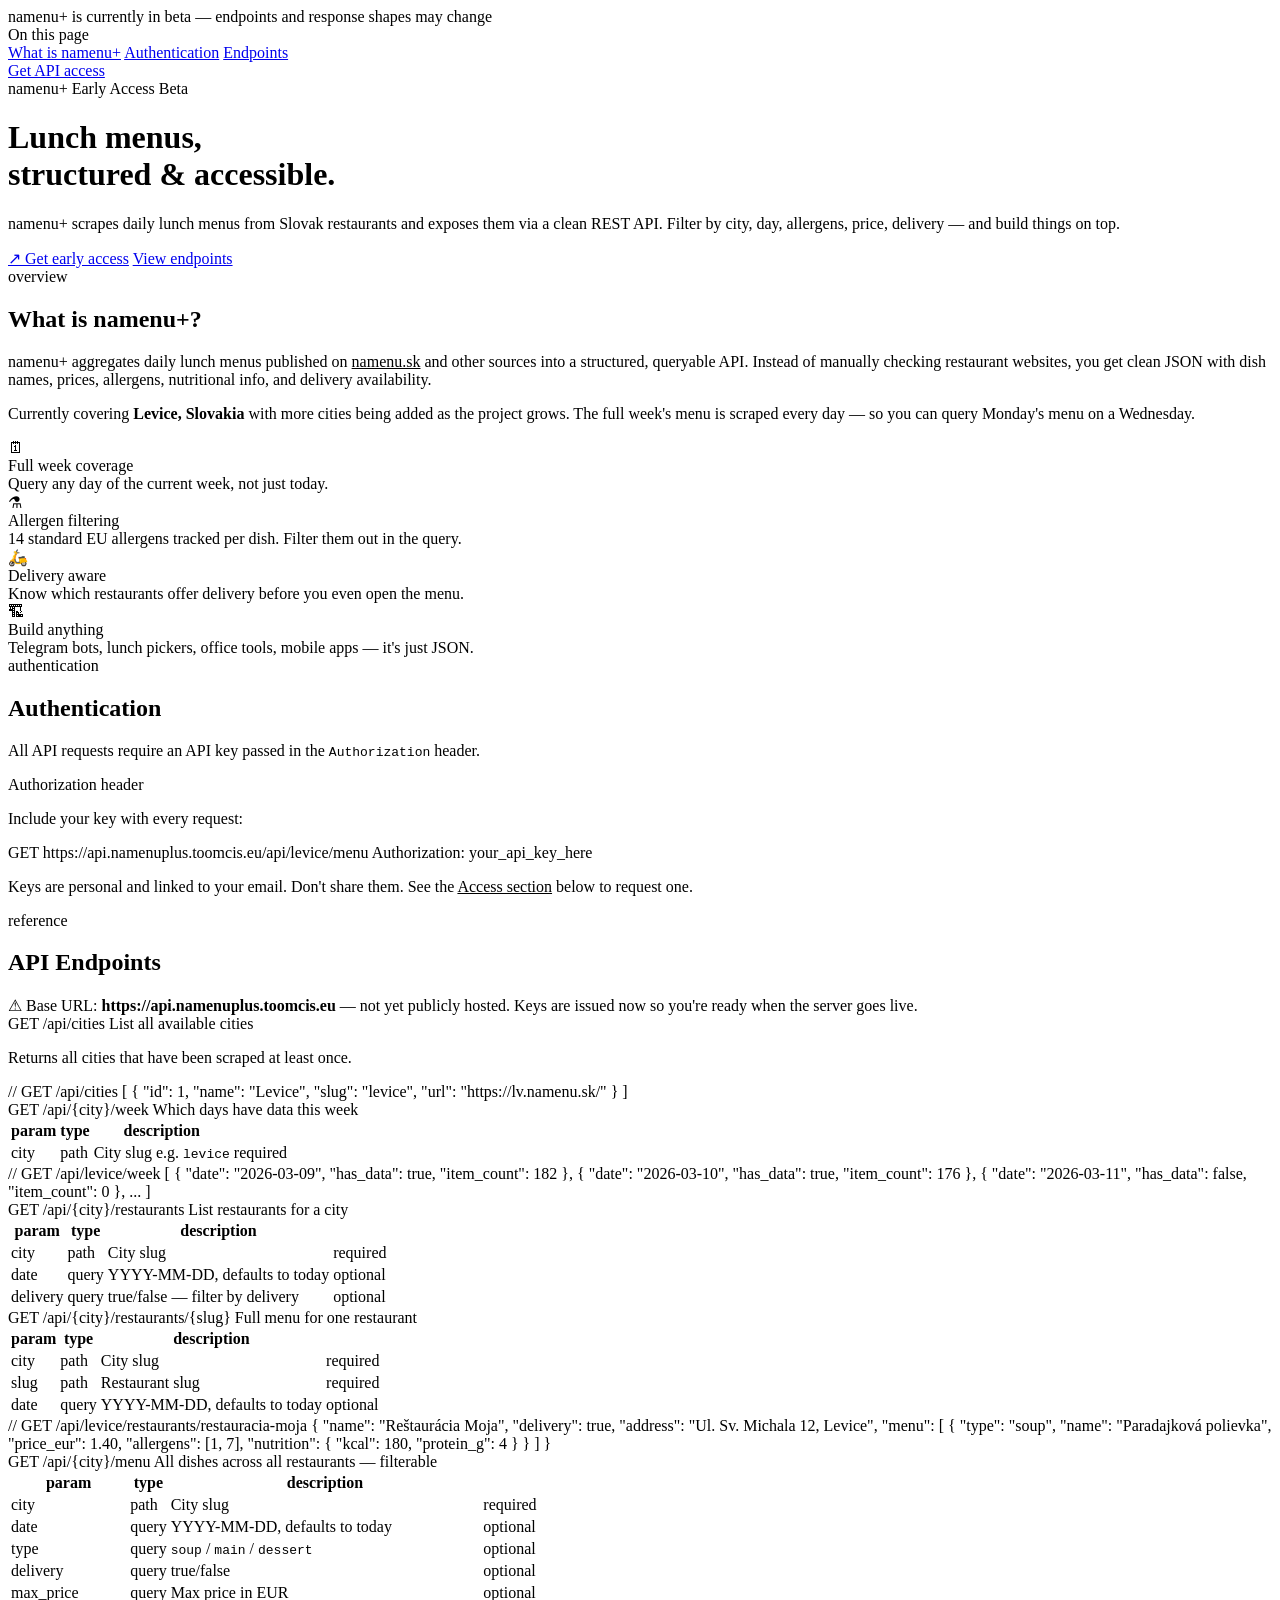
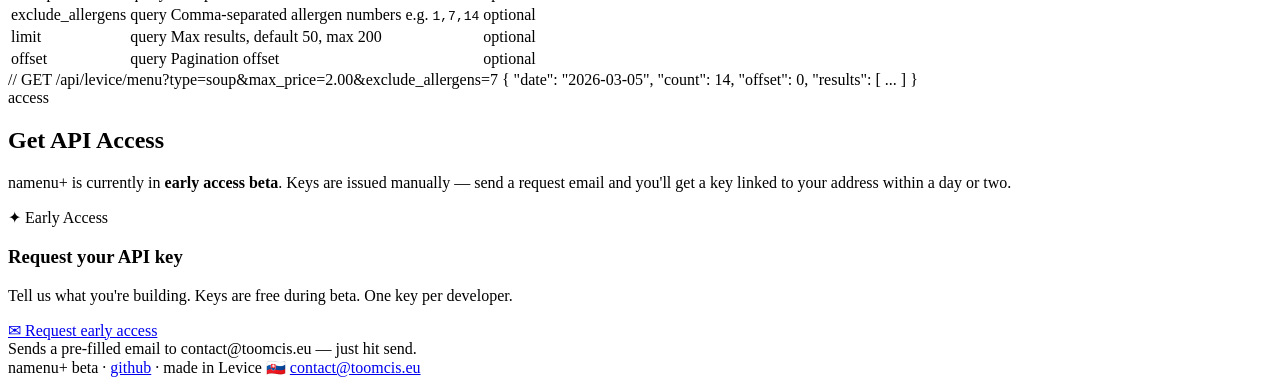
==== api/index.html @ 36181e3a "updated the index to include a favicon" ====
<!DOCTYPE html>
<html lang="en">
<head>
<meta charset="UTF-8">
<meta name="viewport" content="width=device-width, initial-scale=1.0">
<title>namenu+ API — Early Access</title>
<link rel="icon" type="image/png" href="/favicon.png">
<link rel="preconnect" href="https://fonts.googleapis.com">
<link href="https://fonts.googleapis.com/css2?family=JetBrains+Mono:wght@300;400;500;700&family=Syne:wght@400;600;700;800&display=swap" rel="stylesheet">
<link rel="stylesheet" href="style.css">
</head>
<body>

<!-- beta banner -->
<div id="beta-bar">
  <span class="dot"></span>
  namenu+ is currently in beta — endpoints and response shapes may change
</div>

<div class="page-wrap">
  <!-- TOC (desktop only) -->
  <aside class="toc">
    <div class="toc-title">On this page</div>
    <a href="#what">What is namenu+</a>
    <a href="#auth">Authentication</a>
    <a href="#endpoints">Endpoints</a>
    <div class="toc-divider"></div>
    <a href="#access">Get API access</a>
  </aside>

  <div class="main-content">
    <div class="container">

      <!-- header -->
      <header>
        <div class="logo-row">
          <span class="logo-mark">namenu+</span>
          <span class="beta-pill">Early Access Beta</span>
        </div>
        <h1>Lunch menus,<br><span class="accent">structured & accessible.</span></h1>
        <p class="tagline">
          namenu+ scrapes daily lunch menus from Slovak restaurants and exposes them
          via a clean REST API. Filter by city, day, allergens, price, delivery — and build
          things on top.
        </p>
        <div class="cta-row">
          <a href="#access" class="btn-primary">↗ Get early access</a>
          <a href="#endpoints" class="btn-ghost">View endpoints</a>
        </div>
      </header>

      <!-- what is this -->
      <section id="what">
        <div class="section-label">overview</div>
        <h2>What is namenu+?</h2>
        <p>
          namenu+ aggregates daily lunch menus published on <a href="https://namenu.sk" style="color:var(--text2)">namenu.sk</a>
          and other sources into a structured, queryable API. Instead of manually checking
          restaurant websites, you get clean JSON with dish names, prices, allergens,
          nutritional info, and delivery availability.
        </p>
        <p>
          Currently covering <strong style="color:var(--text)">Levice, Slovakia</strong> with more cities
          being added as the project grows. The full week's menu is scraped every day —
          so you can query Monday's menu on a Wednesday.
        </p>
        <div class="feature-grid">
          <div class="feature-card">
            <div class="feature-icon">🗓</div>
            <div class="feature-title">Full week coverage</div>
            <div class="feature-desc">Query any day of the current week, not just today.</div>
          </div>
          <div class="feature-card">
            <div class="feature-icon">⚗</div>
            <div class="feature-title">Allergen filtering</div>
            <div class="feature-desc">14 standard EU allergens tracked per dish. Filter them out in the query.</div>
          </div>
          <div class="feature-card">
            <div class="feature-icon">🛵</div>
            <div class="feature-title">Delivery aware</div>
            <div class="feature-desc">Know which restaurants offer delivery before you even open the menu.</div>
          </div>
          <div class="feature-card">
            <div class="feature-icon">🏗</div>
            <div class="feature-title">Build anything</div>
            <div class="feature-desc">Telegram bots, lunch pickers, office tools, mobile apps — it's just JSON.</div>
          </div>
        </div>
      </section>

      <!-- auth -->
      <section id="auth">
        <div class="section-label">authentication</div>
        <h2>Authentication</h2>
        <p>All API requests require an API key passed in the <code style="color:var(--blue)">Authorization</code> header.</p>
        <div class="auth-box">
          <div class="auth-title">Authorization header</div>
          <p>Include your key with every request:</p>
          <div class="code-block">GET https://api.namenuplus.toomcis.eu/api/levice/menu
<span class="key">Authorization:</span> <span class="val">your_api_key_here</span></div>
        </div>
        <p style="margin-top:16px">Keys are personal and linked to your email. Don't share them. See the <a href="#access" style="color:var(--green)">Access section</a> below to request one.</p>
      </section>

      <!-- endpoints -->
      <section id="endpoints">
        <div class="section-label">reference</div>
        <h2>API Endpoints</h2>

        <div class="notice">
          ⚠ Base URL: <strong>https://api.namenuplus.toomcis.eu</strong> — not yet publicly hosted.
          Keys are issued now so you're ready when the server goes live.
        </div>

        <div class="endpoint-list">

          <!-- cities -->
          <div class="endpoint">
            <div class="endpoint-header" onclick="toggleEndpoint(this)">
              <span class="method get">GET</span>
              <span class="endpoint-path">/api/cities</span>
              <span class="endpoint-desc">List all available cities</span>
            </div>
            <div class="endpoint-body">
              <p>Returns all cities that have been scraped at least once.</p>
              <div class="code-block"><span class="dim">// GET /api/cities</span>
[
  { <span class="key">"id"</span>: <span class="val">1</span>, <span class="key">"name"</span>: <span class="str">"Levice"</span>, <span class="key">"slug"</span>: <span class="str">"levice"</span>, <span class="key">"url"</span>: <span class="str">"https://lv.namenu.sk/"</span> }
]</div>
            </div>
          </div>

          <!-- week -->
          <div class="endpoint">
            <div class="endpoint-header" onclick="toggleEndpoint(this)">
              <span class="method get">GET</span>
              <span class="endpoint-path">/api/{city}/week</span>
              <span class="endpoint-desc">Which days have data this week</span>
            </div>
            <div class="endpoint-body">
              <table class="param-table">
                <thead><tr><th>param</th><th>type</th><th>description</th><th></th></tr></thead>
                <tbody>
                  <tr><td class="param-name">city</td><td class="param-type">path</td><td class="param-desc">City slug e.g. <code>levice</code></td><td class="param-req">required</td></tr>
                </tbody>
              </table>
              <div class="code-block"><span class="dim">// GET /api/levice/week</span>
[
  { <span class="key">"date"</span>: <span class="str">"2026-03-09"</span>, <span class="key">"has_data"</span>: <span class="val">true</span>,  <span class="key">"item_count"</span>: <span class="val">182</span> },
  { <span class="key">"date"</span>: <span class="str">"2026-03-10"</span>, <span class="key">"has_data"</span>: <span class="val">true</span>,  <span class="key">"item_count"</span>: <span class="val">176</span> },
  { <span class="key">"date"</span>: <span class="str">"2026-03-11"</span>, <span class="key">"has_data"</span>: <span class="val">false</span>, <span class="key">"item_count"</span>: <span class="val">0</span>   },
  ...
]</div>
            </div>
          </div>

          <!-- restaurants -->
          <div class="endpoint">
            <div class="endpoint-header" onclick="toggleEndpoint(this)">
              <span class="method get">GET</span>
              <span class="endpoint-path">/api/{city}/restaurants</span>
              <span class="endpoint-desc">List restaurants for a city</span>
            </div>
            <div class="endpoint-body">
              <table class="param-table">
                <thead><tr><th>param</th><th>type</th><th>description</th><th></th></tr></thead>
                <tbody>
                  <tr><td class="param-name">city</td><td class="param-type">path</td><td class="param-desc">City slug</td><td class="param-req">required</td></tr>
                  <tr><td class="param-name">date</td><td class="param-type">query</td><td class="param-desc">YYYY-MM-DD, defaults to today</td><td class="param-opt">optional</td></tr>
                  <tr><td class="param-name">delivery</td><td class="param-type">query</td><td class="param-desc">true/false — filter by delivery</td><td class="param-opt">optional</td></tr>
                </tbody>
              </table>
            </div>
          </div>

          <!-- single restaurant -->
          <div class="endpoint">
            <div class="endpoint-header" onclick="toggleEndpoint(this)">
              <span class="method get">GET</span>
              <span class="endpoint-path">/api/{city}/restaurants/{slug}</span>
              <span class="endpoint-desc">Full menu for one restaurant</span>
            </div>
            <div class="endpoint-body">
              <table class="param-table">
                <thead><tr><th>param</th><th>type</th><th>description</th><th></th></tr></thead>
                <tbody>
                  <tr><td class="param-name">city</td><td class="param-type">path</td><td class="param-desc">City slug</td><td class="param-req">required</td></tr>
                  <tr><td class="param-name">slug</td><td class="param-type">path</td><td class="param-desc">Restaurant slug</td><td class="param-req">required</td></tr>
                  <tr><td class="param-name">date</td><td class="param-type">query</td><td class="param-desc">YYYY-MM-DD, defaults to today</td><td class="param-opt">optional</td></tr>
                </tbody>
              </table>
              <div class="code-block"><span class="dim">// GET /api/levice/restaurants/restauracia-moja</span>
{
  <span class="key">"name"</span>: <span class="str">"Reštaurácia Moja"</span>,
  <span class="key">"delivery"</span>: <span class="val">true</span>,
  <span class="key">"address"</span>: <span class="str">"Ul. Sv. Michala 12, Levice"</span>,
  <span class="key">"menu"</span>: [
    {
      <span class="key">"type"</span>: <span class="str">"soup"</span>,
      <span class="key">"name"</span>: <span class="str">"Paradajková polievka"</span>,
      <span class="key">"price_eur"</span>: <span class="val">1.40</span>,
      <span class="key">"allergens"</span>: [<span class="val">1</span>, <span class="val">7</span>],
      <span class="key">"nutrition"</span>: { <span class="key">"kcal"</span>: <span class="val">180</span>, <span class="key">"protein_g"</span>: <span class="val">4</span> }
    }
  ]
}</div>
            </div>
          </div>

          <!-- menu -->
          <div class="endpoint">
            <div class="endpoint-header" onclick="toggleEndpoint(this)">
              <span class="method get">GET</span>
              <span class="endpoint-path">/api/{city}/menu</span>
              <span class="endpoint-desc">All dishes across all restaurants — filterable</span>
            </div>
            <div class="endpoint-body">
              <table class="param-table">
                <thead><tr><th>param</th><th>type</th><th>description</th><th></th></tr></thead>
                <tbody>
                  <tr><td class="param-name">city</td><td class="param-type">path</td><td class="param-desc">City slug</td><td class="param-req">required</td></tr>
                  <tr><td class="param-name">date</td><td class="param-type">query</td><td class="param-desc">YYYY-MM-DD, defaults to today</td><td class="param-opt">optional</td></tr>
                  <tr><td class="param-name">type</td><td class="param-type">query</td><td class="param-desc"><code>soup</code> / <code>main</code> / <code>dessert</code></td><td class="param-opt">optional</td></tr>
                  <tr><td class="param-name">delivery</td><td class="param-type">query</td><td class="param-desc">true/false</td><td class="param-opt">optional</td></tr>
                  <tr><td class="param-name">max_price</td><td class="param-type">query</td><td class="param-desc">Max price in EUR</td><td class="param-opt">optional</td></tr>
                  <tr><td class="param-name">exclude_allergens</td><td class="param-type">query</td><td class="param-desc">Comma-separated allergen numbers e.g. <code>1,7,14</code></td><td class="param-opt">optional</td></tr>
                  <tr><td class="param-name">limit</td><td class="param-type">query</td><td class="param-desc">Max results, default 50, max 200</td><td class="param-opt">optional</td></tr>
                  <tr><td class="param-name">offset</td><td class="param-type">query</td><td class="param-desc">Pagination offset</td><td class="param-opt">optional</td></tr>
                </tbody>
              </table>
              <div class="code-block"><span class="dim">// GET /api/levice/menu?type=soup&max_price=2.00&exclude_allergens=7</span>
{
  <span class="key">"date"</span>: <span class="str">"2026-03-05"</span>,
  <span class="key">"count"</span>: <span class="val">14</span>,
  <span class="key">"offset"</span>: <span class="val">0</span>,
  <span class="key">"results"</span>: [ <span class="dim">...</span> ]
}</div>
            </div>
          </div>

        </div>
      </section>

      <!-- access -->
      <section id="access">
        <div class="section-label">access</div>
        <h2>Get API Access</h2>
        <p>
          namenu+ is currently in <strong style="color:var(--amber)">early access beta</strong>.
          Keys are issued manually — send a request email and you'll get a key linked to your address
          within a day or two.
        </p>
        <div class="access-box">
          <div class="early-tag">✦ Early Access</div>
          <h3>Request your API key</h3>
          <p>Tell us what you're building. Keys are free during beta. One key per developer.</p>
          <a id="access-btn" href="#" class="btn-primary" onclick="openMailto(event)">
            ✉ Request early access
          </a>
          <div class="access-note">
            Sends a pre-filled email to contact@toomcis.eu — just hit send.
          </div>
        </div>
      </section>

      <!-- footer -->
      <footer>
        <span>namenu+ beta · <a href="https://github.com/toomcis/namenuPlus">github</a> · made in Levice 🇸🇰</span>
        <span><a href="mailto:contact@toomcis.eu">contact@toomcis.eu</a></span>
      </footer>

    </div>
  </div>
</div>

<script src="script.js"></script>
</body>
</html>
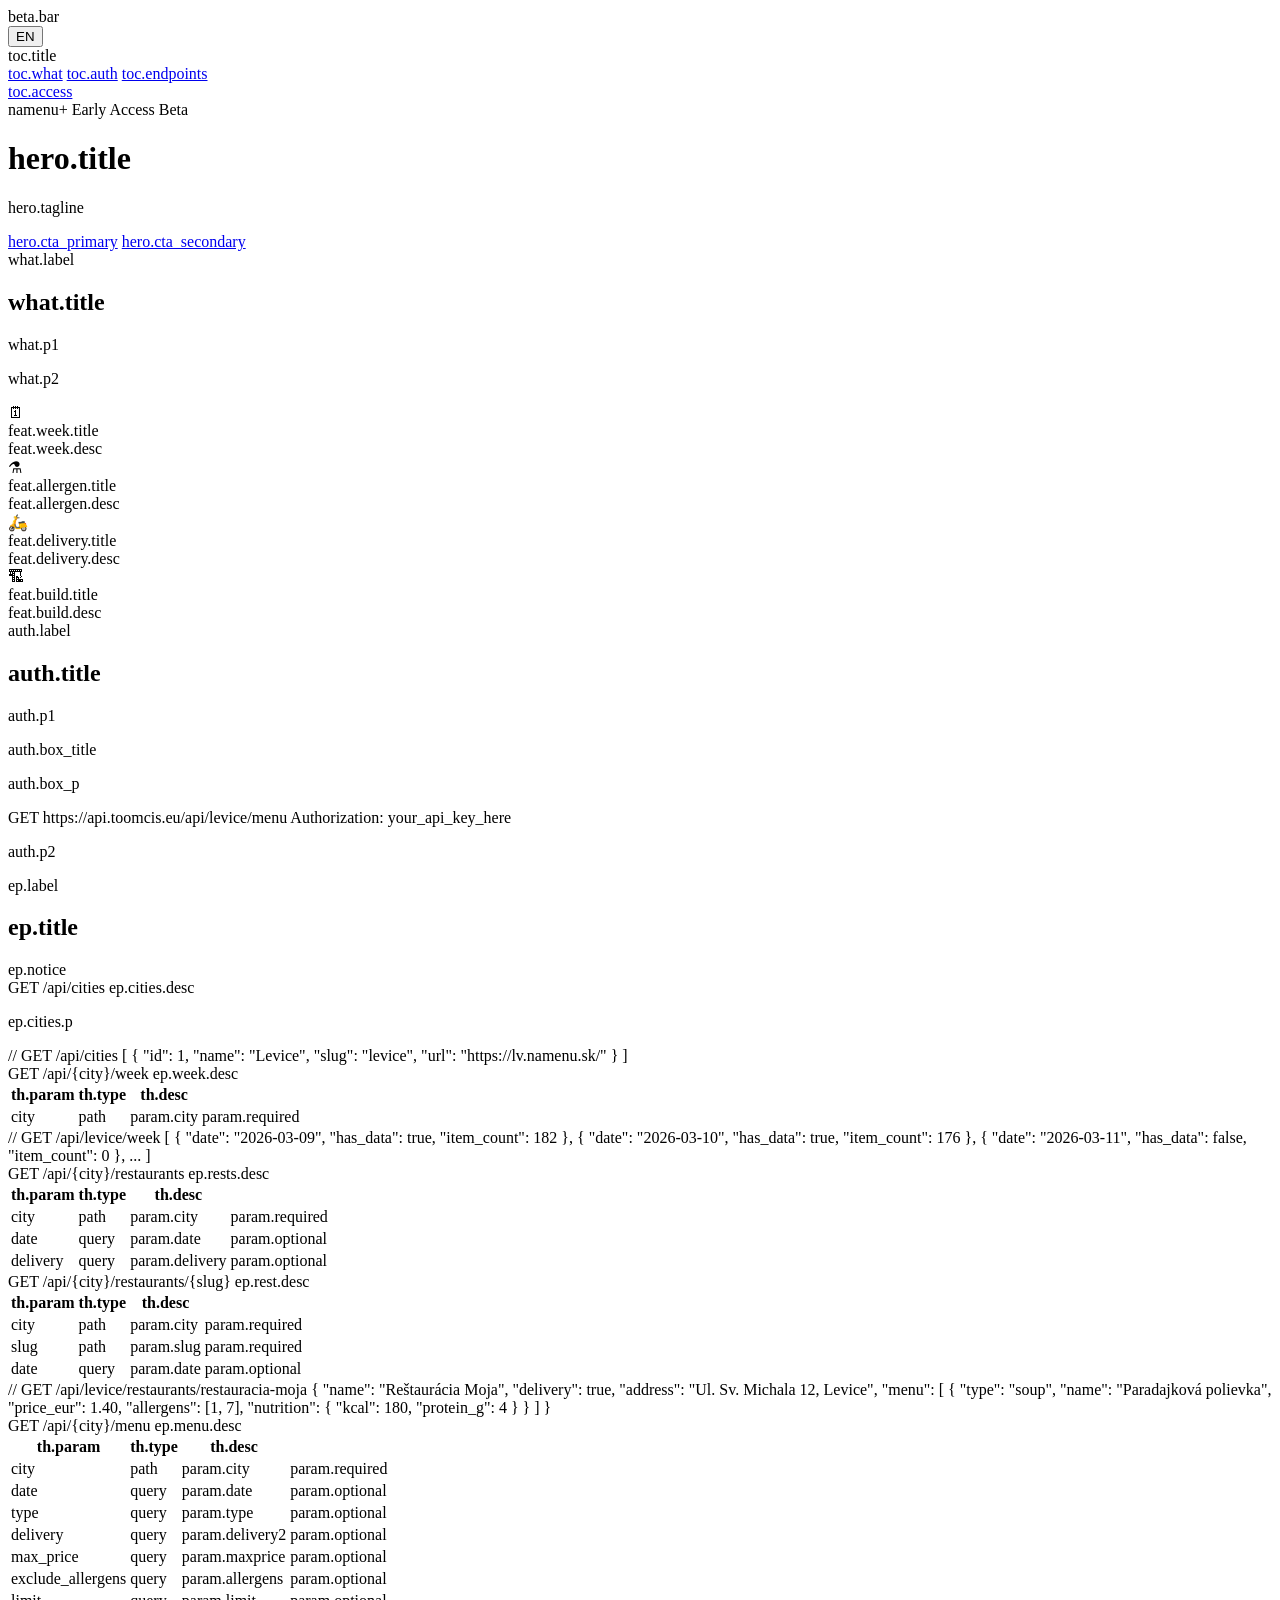
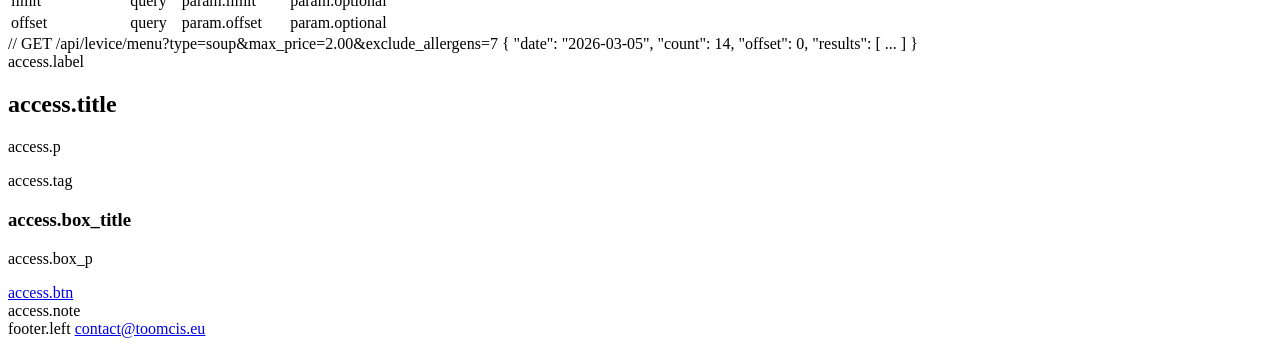
==== commit 771faec4: "updated index to now show correct url" ====
--- a/api/index.html
+++ b/api/index.html
@@ -11,118 +11,96 @@
 </head>
 <body>
 
-<!-- beta banner -->
 <div id="beta-bar">
   <span class="dot"></span>
-  namenu+ is currently in beta — endpoints and response shapes may change
+  <span data-i18n="beta.bar">namenu+ is currently in beta — endpoints and response shapes may change</span>
 </div>
 
+<button id="lang-toggle" onclick="toggleLang()">EN</button>
+
 <div class="page-wrap">
-  <!-- TOC (desktop only) -->
   <aside class="toc">
-    <div class="toc-title">On this page</div>
-    <a href="#what">What is namenu+</a>
-    <a href="#auth">Authentication</a>
-    <a href="#endpoints">Endpoints</a>
+    <div class="toc-title" data-i18n="toc.title">On this page</div>
+    <a href="#what"      data-i18n="toc.what">What is namenu+</a>
+    <a href="#auth"      data-i18n="toc.auth">Authentication</a>
+    <a href="#endpoints" data-i18n="toc.endpoints">Endpoints</a>
     <div class="toc-divider"></div>
-    <a href="#access">Get API access</a>
+    <a href="#access"    data-i18n="toc.access">Get API access</a>
   </aside>
 
   <div class="main-content">
     <div class="container">
 
-      <!-- header -->
       <header>
         <div class="logo-row">
           <span class="logo-mark">namenu+</span>
           <span class="beta-pill">Early Access Beta</span>
         </div>
-        <h1>Lunch menus,<br><span class="accent">structured & accessible.</span></h1>
-        <p class="tagline">
-          namenu+ scrapes daily lunch menus from Slovak restaurants and exposes them
-          via a clean REST API. Filter by city, day, allergens, price, delivery — and build
-          things on top.
-        </p>
+        <h1 data-i18n="hero.title">Lunch menus,<br><span class="accent">structured &amp; accessible.</span></h1>
+        <p class="tagline" data-i18n="hero.tagline">namenu+ scrapes daily lunch menus from Slovak restaurants and exposes them via a clean REST API. Filter by city, day, allergens, price, delivery — and build things on top.</p>
         <div class="cta-row">
-          <a href="#access" class="btn-primary">↗ Get early access</a>
-          <a href="#endpoints" class="btn-ghost">View endpoints</a>
+          <a href="#access"    class="btn-primary" data-i18n="hero.cta_primary">↗ Get early access</a>
+          <a href="#endpoints" class="btn-ghost"   data-i18n="hero.cta_secondary">View endpoints</a>
         </div>
       </header>
 
-      <!-- what is this -->
       <section id="what">
-        <div class="section-label">overview</div>
-        <h2>What is namenu+?</h2>
-        <p>
-          namenu+ aggregates daily lunch menus published on <a href="https://namenu.sk" style="color:var(--text2)">namenu.sk</a>
-          and other sources into a structured, queryable API. Instead of manually checking
-          restaurant websites, you get clean JSON with dish names, prices, allergens,
-          nutritional info, and delivery availability.
-        </p>
-        <p>
-          Currently covering <strong style="color:var(--text)">Levice, Slovakia</strong> with more cities
-          being added as the project grows. The full week's menu is scraped every day —
-          so you can query Monday's menu on a Wednesday.
-        </p>
+        <div class="section-label" data-i18n="what.label">overview</div>
+        <h2 data-i18n="what.title">What is namenu+?</h2>
+        <p data-i18n="what.p1">namenu+ aggregates daily lunch menus published on <a href="https://namenu.sk" style="color:var(--text2)">namenu.sk</a> and other sources into a structured, queryable API. Instead of manually checking restaurant websites, you get clean JSON with dish names, prices, allergens, nutritional info, and delivery availability.</p>
+        <p data-i18n="what.p2">Currently covering <strong style="color:var(--text)">Levice, Slovakia</strong> with more cities being added as the project grows. The full week's menu is scraped every day — so you can query Monday's menu on a Wednesday.</p>
         <div class="feature-grid">
           <div class="feature-card">
             <div class="feature-icon">🗓</div>
-            <div class="feature-title">Full week coverage</div>
-            <div class="feature-desc">Query any day of the current week, not just today.</div>
+            <div class="feature-title" data-i18n="feat.week.title">Full week coverage</div>
+            <div class="feature-desc"  data-i18n="feat.week.desc">Query any day of the current week, not just today.</div>
           </div>
           <div class="feature-card">
             <div class="feature-icon">⚗</div>
-            <div class="feature-title">Allergen filtering</div>
-            <div class="feature-desc">14 standard EU allergens tracked per dish. Filter them out in the query.</div>
+            <div class="feature-title" data-i18n="feat.allergen.title">Allergen filtering</div>
+            <div class="feature-desc"  data-i18n="feat.allergen.desc">14 standard EU allergens tracked per dish. Filter them out in the query.</div>
           </div>
           <div class="feature-card">
             <div class="feature-icon">🛵</div>
-            <div class="feature-title">Delivery aware</div>
-            <div class="feature-desc">Know which restaurants offer delivery before you even open the menu.</div>
+            <div class="feature-title" data-i18n="feat.delivery.title">Delivery aware</div>
+            <div class="feature-desc"  data-i18n="feat.delivery.desc">Know which restaurants offer delivery before you even open the menu.</div>
           </div>
           <div class="feature-card">
             <div class="feature-icon">🏗</div>
-            <div class="feature-title">Build anything</div>
-            <div class="feature-desc">Telegram bots, lunch pickers, office tools, mobile apps — it's just JSON.</div>
-          </div>
-        </div>
-      </section>
-
-      <!-- auth -->
+            <div class="feature-title" data-i18n="feat.build.title">Build anything</div>
+            <div class="feature-desc"  data-i18n="feat.build.desc">Telegram bots, lunch pickers, office tools, mobile apps — it's just JSON.</div>
+          </div>
+        </div>
+      </section>
+
       <section id="auth">
-        <div class="section-label">authentication</div>
-        <h2>Authentication</h2>
-        <p>All API requests require an API key passed in the <code style="color:var(--blue)">Authorization</code> header.</p>
+        <div class="section-label" data-i18n="auth.label">authentication</div>
+        <h2 data-i18n="auth.title">Authentication</h2>
+        <p data-i18n="auth.p1">All API requests require an API key passed in the <code style="color:var(--blue)">Authorization</code> header.</p>
         <div class="auth-box">
-          <div class="auth-title">Authorization header</div>
-          <p>Include your key with every request:</p>
-          <div class="code-block">GET https://api.namenuplus.toomcis.eu/api/levice/menu
+          <div class="auth-title" data-i18n="auth.box_title">Authorization header</div>
+          <p data-i18n="auth.box_p">Include your key with every request:</p>
+          <div class="code-block">GET https://api.toomcis.eu/api/levice/menu
 <span class="key">Authorization:</span> <span class="val">your_api_key_here</span></div>
         </div>
-        <p style="margin-top:16px">Keys are personal and linked to your email. Don't share them. See the <a href="#access" style="color:var(--green)">Access section</a> below to request one.</p>
-      </section>
-
-      <!-- endpoints -->
+        <p style="margin-top:16px" data-i18n="auth.p2">Keys are personal and linked to your email. Don't share them. See the <a href="#access" style="color:var(--green)">Access section</a> below to request one.</p>
+      </section>
+
       <section id="endpoints">
-        <div class="section-label">reference</div>
-        <h2>API Endpoints</h2>
-
-        <div class="notice">
-          ⚠ Base URL: <strong>https://api.namenuplus.toomcis.eu</strong> — not yet publicly hosted.
-          Keys are issued now so you're ready when the server goes live.
-        </div>
+        <div class="section-label" data-i18n="ep.label">reference</div>
+        <h2 data-i18n="ep.title">API Endpoints</h2>
+        <div class="notice" data-i18n="ep.notice">⚠ Base URL: <strong>https://api.toomcis.eu</strong> — not yet publicly hosted. Keys are issued now so you're ready when the server goes live.</div>
 
         <div class="endpoint-list">
 
-          <!-- cities -->
           <div class="endpoint">
             <div class="endpoint-header" onclick="toggleEndpoint(this)">
               <span class="method get">GET</span>
               <span class="endpoint-path">/api/cities</span>
-              <span class="endpoint-desc">List all available cities</span>
-            </div>
-            <div class="endpoint-body">
-              <p>Returns all cities that have been scraped at least once.</p>
+              <span class="endpoint-desc" data-i18n="ep.cities.desc">List all available cities</span>
+            </div>
+            <div class="endpoint-body">
+              <p data-i18n="ep.cities.p">Returns all cities that have been scraped at least once.</p>
               <div class="code-block"><span class="dim">// GET /api/cities</span>
 [
   { <span class="key">"id"</span>: <span class="val">1</span>, <span class="key">"name"</span>: <span class="str">"Levice"</span>, <span class="key">"slug"</span>: <span class="str">"levice"</span>, <span class="key">"url"</span>: <span class="str">"https://lv.namenu.sk/"</span> }
@@ -130,18 +108,17 @@
             </div>
           </div>
 
-          <!-- week -->
           <div class="endpoint">
             <div class="endpoint-header" onclick="toggleEndpoint(this)">
               <span class="method get">GET</span>
               <span class="endpoint-path">/api/{city}/week</span>
-              <span class="endpoint-desc">Which days have data this week</span>
-            </div>
-            <div class="endpoint-body">
-              <table class="param-table">
-                <thead><tr><th>param</th><th>type</th><th>description</th><th></th></tr></thead>
-                <tbody>
-                  <tr><td class="param-name">city</td><td class="param-type">path</td><td class="param-desc">City slug e.g. <code>levice</code></td><td class="param-req">required</td></tr>
+              <span class="endpoint-desc" data-i18n="ep.week.desc">Which days have data this week</span>
+            </div>
+            <div class="endpoint-body">
+              <table class="param-table">
+                <thead><tr><th data-i18n="th.param">param</th><th data-i18n="th.type">type</th><th data-i18n="th.desc">description</th><th></th></tr></thead>
+                <tbody>
+                  <tr><td class="param-name">city</td><td class="param-type">path</td><td class="param-desc" data-i18n="param.city">City slug e.g. <code>levice</code></td><td class="param-req" data-i18n="param.required">required</td></tr>
                 </tbody>
               </table>
               <div class="code-block"><span class="dim">// GET /api/levice/week</span>
@@ -154,39 +131,37 @@
             </div>
           </div>
 
-          <!-- restaurants -->
           <div class="endpoint">
             <div class="endpoint-header" onclick="toggleEndpoint(this)">
               <span class="method get">GET</span>
               <span class="endpoint-path">/api/{city}/restaurants</span>
-              <span class="endpoint-desc">List restaurants for a city</span>
-            </div>
-            <div class="endpoint-body">
-              <table class="param-table">
-                <thead><tr><th>param</th><th>type</th><th>description</th><th></th></tr></thead>
-                <tbody>
-                  <tr><td class="param-name">city</td><td class="param-type">path</td><td class="param-desc">City slug</td><td class="param-req">required</td></tr>
-                  <tr><td class="param-name">date</td><td class="param-type">query</td><td class="param-desc">YYYY-MM-DD, defaults to today</td><td class="param-opt">optional</td></tr>
-                  <tr><td class="param-name">delivery</td><td class="param-type">query</td><td class="param-desc">true/false — filter by delivery</td><td class="param-opt">optional</td></tr>
-                </tbody>
-              </table>
-            </div>
-          </div>
-
-          <!-- single restaurant -->
+              <span class="endpoint-desc" data-i18n="ep.rests.desc">List restaurants for a city</span>
+            </div>
+            <div class="endpoint-body">
+              <table class="param-table">
+                <thead><tr><th data-i18n="th.param">param</th><th data-i18n="th.type">type</th><th data-i18n="th.desc">description</th><th></th></tr></thead>
+                <tbody>
+                  <tr><td class="param-name">city</td><td class="param-type">path</td><td class="param-desc" data-i18n="param.city">City slug</td><td class="param-req" data-i18n="param.required">required</td></tr>
+                  <tr><td class="param-name">date</td><td class="param-type">query</td><td class="param-desc" data-i18n="param.date">YYYY-MM-DD, defaults to today</td><td class="param-opt" data-i18n="param.optional">optional</td></tr>
+                  <tr><td class="param-name">delivery</td><td class="param-type">query</td><td class="param-desc" data-i18n="param.delivery">true/false — filter by delivery</td><td class="param-opt" data-i18n="param.optional">optional</td></tr>
+                </tbody>
+              </table>
+            </div>
+          </div>
+
           <div class="endpoint">
             <div class="endpoint-header" onclick="toggleEndpoint(this)">
               <span class="method get">GET</span>
               <span class="endpoint-path">/api/{city}/restaurants/{slug}</span>
-              <span class="endpoint-desc">Full menu for one restaurant</span>
-            </div>
-            <div class="endpoint-body">
-              <table class="param-table">
-                <thead><tr><th>param</th><th>type</th><th>description</th><th></th></tr></thead>
-                <tbody>
-                  <tr><td class="param-name">city</td><td class="param-type">path</td><td class="param-desc">City slug</td><td class="param-req">required</td></tr>
-                  <tr><td class="param-name">slug</td><td class="param-type">path</td><td class="param-desc">Restaurant slug</td><td class="param-req">required</td></tr>
-                  <tr><td class="param-name">date</td><td class="param-type">query</td><td class="param-desc">YYYY-MM-DD, defaults to today</td><td class="param-opt">optional</td></tr>
+              <span class="endpoint-desc" data-i18n="ep.rest.desc">Full menu for one restaurant</span>
+            </div>
+            <div class="endpoint-body">
+              <table class="param-table">
+                <thead><tr><th data-i18n="th.param">param</th><th data-i18n="th.type">type</th><th data-i18n="th.desc">description</th><th></th></tr></thead>
+                <tbody>
+                  <tr><td class="param-name">city</td><td class="param-type">path</td><td class="param-desc" data-i18n="param.city">City slug</td><td class="param-req" data-i18n="param.required">required</td></tr>
+                  <tr><td class="param-name">slug</td><td class="param-type">path</td><td class="param-desc" data-i18n="param.slug">Restaurant slug</td><td class="param-req" data-i18n="param.required">required</td></tr>
+                  <tr><td class="param-name">date</td><td class="param-type">query</td><td class="param-desc" data-i18n="param.date">YYYY-MM-DD, defaults to today</td><td class="param-opt" data-i18n="param.optional">optional</td></tr>
                 </tbody>
               </table>
               <div class="code-block"><span class="dim">// GET /api/levice/restaurants/restauracia-moja</span>
@@ -207,25 +182,24 @@
             </div>
           </div>
 
-          <!-- menu -->
           <div class="endpoint">
             <div class="endpoint-header" onclick="toggleEndpoint(this)">
               <span class="method get">GET</span>
               <span class="endpoint-path">/api/{city}/menu</span>
-              <span class="endpoint-desc">All dishes across all restaurants — filterable</span>
-            </div>
-            <div class="endpoint-body">
-              <table class="param-table">
-                <thead><tr><th>param</th><th>type</th><th>description</th><th></th></tr></thead>
-                <tbody>
-                  <tr><td class="param-name">city</td><td class="param-type">path</td><td class="param-desc">City slug</td><td class="param-req">required</td></tr>
-                  <tr><td class="param-name">date</td><td class="param-type">query</td><td class="param-desc">YYYY-MM-DD, defaults to today</td><td class="param-opt">optional</td></tr>
-                  <tr><td class="param-name">type</td><td class="param-type">query</td><td class="param-desc"><code>soup</code> / <code>main</code> / <code>dessert</code></td><td class="param-opt">optional</td></tr>
-                  <tr><td class="param-name">delivery</td><td class="param-type">query</td><td class="param-desc">true/false</td><td class="param-opt">optional</td></tr>
-                  <tr><td class="param-name">max_price</td><td class="param-type">query</td><td class="param-desc">Max price in EUR</td><td class="param-opt">optional</td></tr>
-                  <tr><td class="param-name">exclude_allergens</td><td class="param-type">query</td><td class="param-desc">Comma-separated allergen numbers e.g. <code>1,7,14</code></td><td class="param-opt">optional</td></tr>
-                  <tr><td class="param-name">limit</td><td class="param-type">query</td><td class="param-desc">Max results, default 50, max 200</td><td class="param-opt">optional</td></tr>
-                  <tr><td class="param-name">offset</td><td class="param-type">query</td><td class="param-desc">Pagination offset</td><td class="param-opt">optional</td></tr>
+              <span class="endpoint-desc" data-i18n="ep.menu.desc">All dishes across all restaurants — filterable</span>
+            </div>
+            <div class="endpoint-body">
+              <table class="param-table">
+                <thead><tr><th data-i18n="th.param">param</th><th data-i18n="th.type">type</th><th data-i18n="th.desc">description</th><th></th></tr></thead>
+                <tbody>
+                  <tr><td class="param-name">city</td><td class="param-type">path</td><td class="param-desc" data-i18n="param.city">City slug</td><td class="param-req" data-i18n="param.required">required</td></tr>
+                  <tr><td class="param-name">date</td><td class="param-type">query</td><td class="param-desc" data-i18n="param.date">YYYY-MM-DD, defaults to today</td><td class="param-opt" data-i18n="param.optional">optional</td></tr>
+                  <tr><td class="param-name">type</td><td class="param-type">query</td><td class="param-desc" data-i18n="param.type"><code>soup</code> / <code>main</code> / <code>dessert</code></td><td class="param-opt" data-i18n="param.optional">optional</td></tr>
+                  <tr><td class="param-name">delivery</td><td class="param-type">query</td><td class="param-desc" data-i18n="param.delivery2">true/false</td><td class="param-opt" data-i18n="param.optional">optional</td></tr>
+                  <tr><td class="param-name">max_price</td><td class="param-type">query</td><td class="param-desc" data-i18n="param.maxprice">Max price in EUR</td><td class="param-opt" data-i18n="param.optional">optional</td></tr>
+                  <tr><td class="param-name">exclude_allergens</td><td class="param-type">query</td><td class="param-desc" data-i18n="param.allergens">Comma-separated allergen numbers e.g. <code>1,7,14</code></td><td class="param-opt" data-i18n="param.optional">optional</td></tr>
+                  <tr><td class="param-name">limit</td><td class="param-type">query</td><td class="param-desc" data-i18n="param.limit">Max results, default 50, max 200</td><td class="param-opt" data-i18n="param.optional">optional</td></tr>
+                  <tr><td class="param-name">offset</td><td class="param-type">query</td><td class="param-desc" data-i18n="param.offset">Pagination offset</td><td class="param-opt" data-i18n="param.optional">optional</td></tr>
                 </tbody>
               </table>
               <div class="code-block"><span class="dim">// GET /api/levice/menu?type=soup&max_price=2.00&exclude_allergens=7</span>
@@ -241,31 +215,21 @@
         </div>
       </section>
 
-      <!-- access -->
       <section id="access">
-        <div class="section-label">access</div>
-        <h2>Get API Access</h2>
-        <p>
-          namenu+ is currently in <strong style="color:var(--amber)">early access beta</strong>.
-          Keys are issued manually — send a request email and you'll get a key linked to your address
-          within a day or two.
-        </p>
+        <div class="section-label" data-i18n="access.label">access</div>
+        <h2 data-i18n="access.title">Get API Access</h2>
+        <p data-i18n="access.p">namenu+ is currently in <strong style="color:var(--amber)">early access beta</strong>. Keys are issued manually — send a request email and you'll get a key linked to your address within a day or two.</p>
         <div class="access-box">
-          <div class="early-tag">✦ Early Access</div>
-          <h3>Request your API key</h3>
-          <p>Tell us what you're building. Keys are free during beta. One key per developer.</p>
-          <a id="access-btn" href="#" class="btn-primary" onclick="openMailto(event)">
-            ✉ Request early access
-          </a>
-          <div class="access-note">
-            Sends a pre-filled email to contact@toomcis.eu — just hit send.
-          </div>
-        </div>
-      </section>
-
-      <!-- footer -->
+          <div class="early-tag" data-i18n="access.tag">✦ Early Access</div>
+          <h3 data-i18n="access.box_title">Request your API key</h3>
+          <p data-i18n="access.box_p">Tell us what you're building. Keys are free during beta. One key per developer.</p>
+          <a id="access-btn" href="#" class="btn-primary" onclick="openMailto(event)" data-i18n="access.btn">✉ Request early access</a>
+          <div class="access-note" data-i18n="access.note">Sends a pre-filled email to contact@toomcis.eu — just hit send.</div>
+        </div>
+      </section>
+
       <footer>
-        <span>namenu+ beta · <a href="https://github.com/toomcis/namenuPlus">github</a> · made in Levice 🇸🇰</span>
+        <span data-i18n="footer.left">namenu+ beta · <a href="https://github.com/toomcis/namenuPlus">github</a> · made in Levice 🇸🇰</span>
         <span><a href="mailto:contact@toomcis.eu">contact@toomcis.eu</a></span>
       </footer>
 
@@ -275,4 +239,4 @@
 
 <script src="script.js"></script>
 </body>
-</html>
+</html>
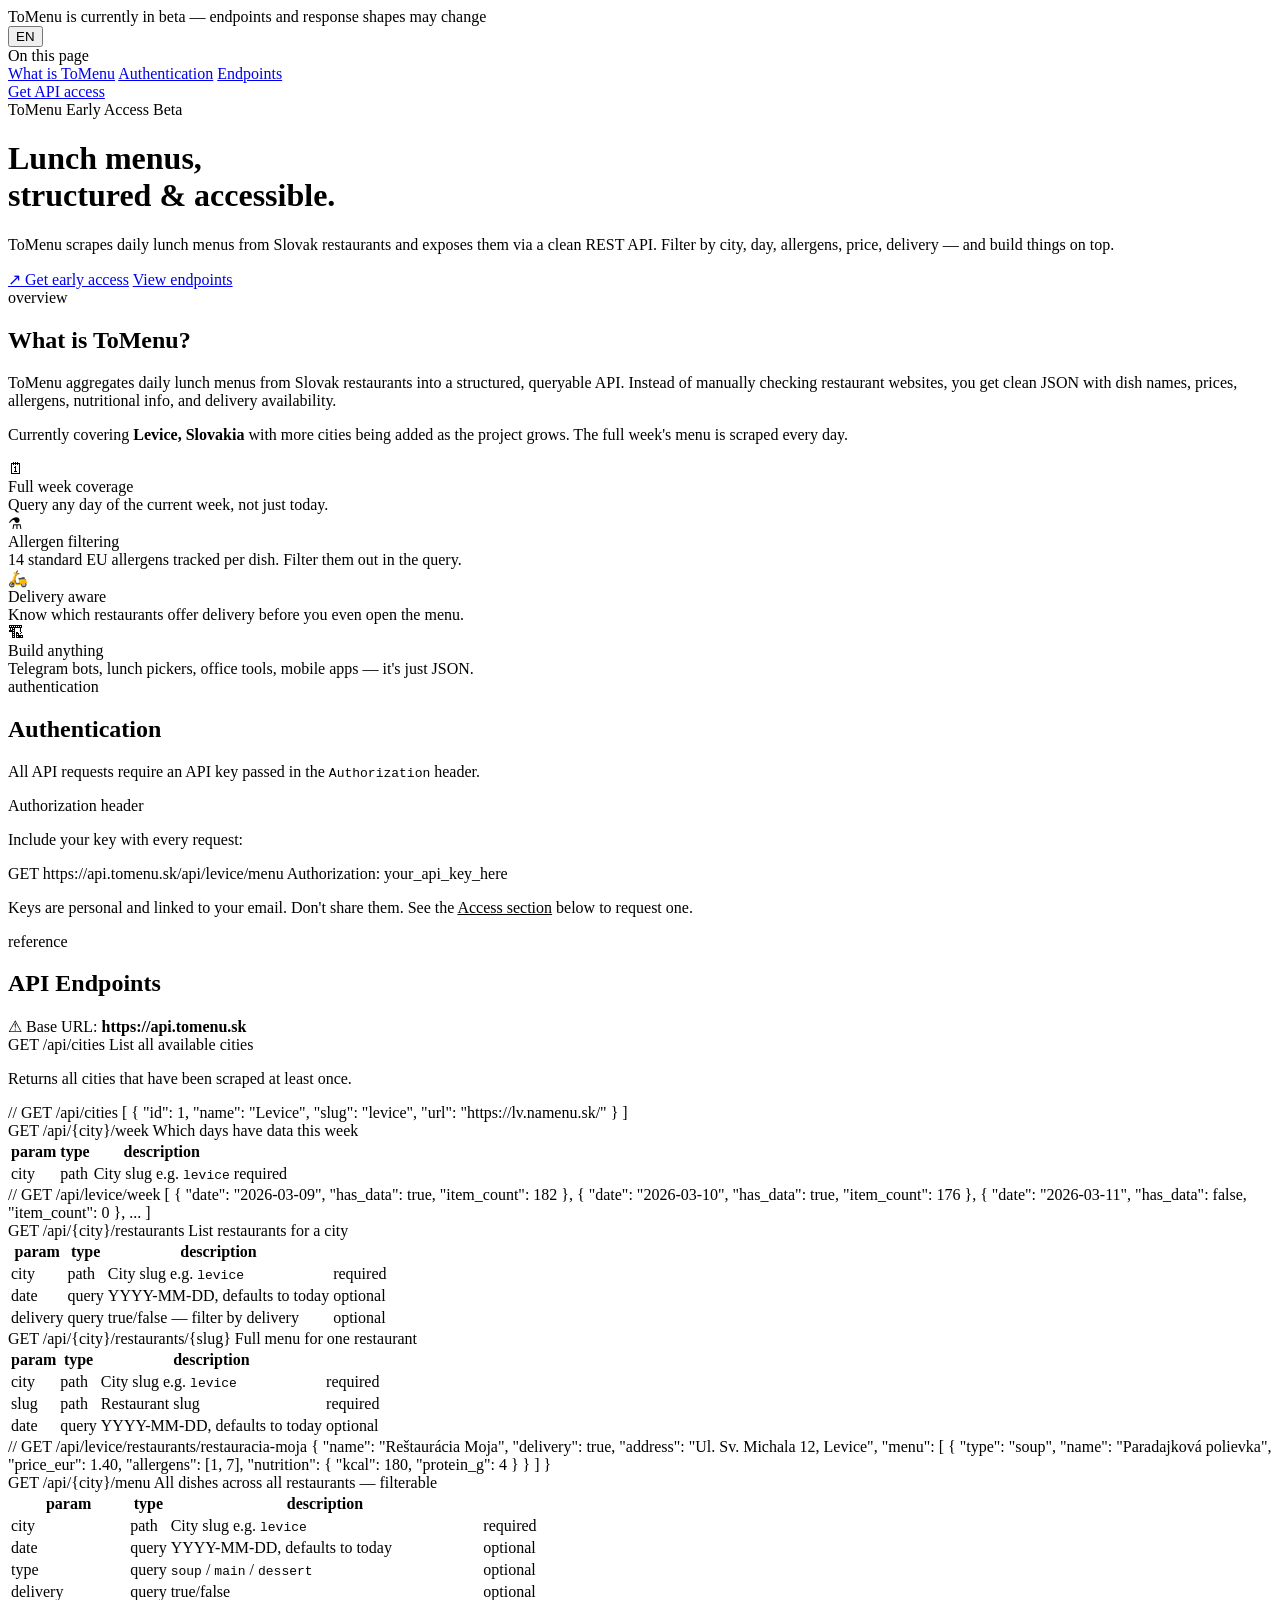
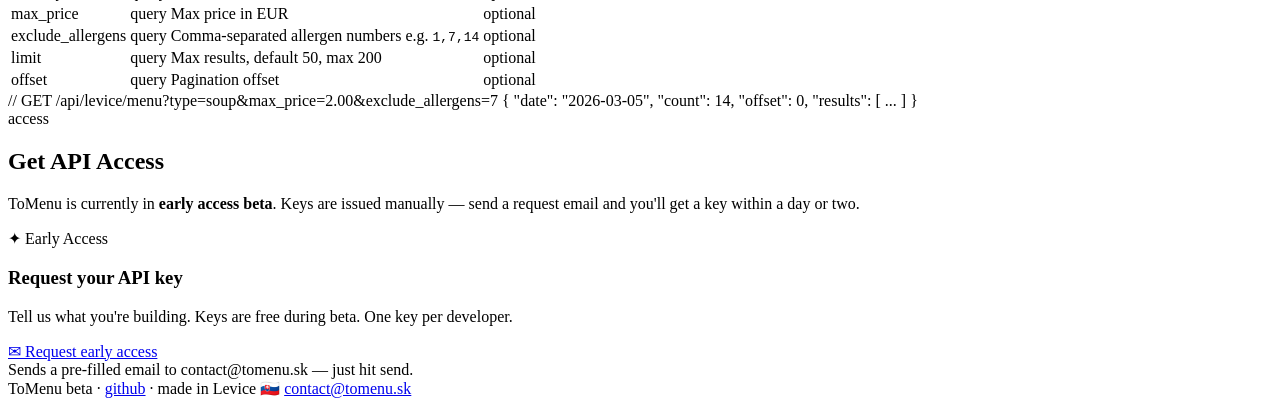
==== commit 6a9950eb: "removed all mentiones of old name" ====
--- a/api/index.html
+++ b/api/index.html
@@ -3,7 +3,7 @@
 <head>
 <meta charset="UTF-8">
 <meta name="viewport" content="width=device-width, initial-scale=1.0">
-<title>namenu+ API — Early Access</title>
+<title>ToMenu API — Early Access</title>
 <link rel="icon" type="image/png" href="/favicon.png">
 <link rel="preconnect" href="https://fonts.googleapis.com">
 <link href="https://fonts.googleapis.com/css2?family=JetBrains+Mono:wght@300;400;500;700&family=Syne:wght@400;600;700;800&display=swap" rel="stylesheet">
@@ -13,7 +13,7 @@
 
 <div id="beta-bar">
   <span class="dot"></span>
-  <span data-i18n="beta.bar">namenu+ is currently in beta — endpoints and response shapes may change</span>
+  <span data-i18n="beta.bar">ToMenu is currently in beta — endpoints and response shapes may change</span>
 </div>
 
 <button id="lang-toggle" onclick="toggleLang()">EN</button>
@@ -21,7 +21,7 @@
 <div class="page-wrap">
   <aside class="toc">
     <div class="toc-title" data-i18n="toc.title">On this page</div>
-    <a href="#what"      data-i18n="toc.what">What is namenu+</a>
+    <a href="#what"      data-i18n="toc.what">What is ToMenu</a>
     <a href="#auth"      data-i18n="toc.auth">Authentication</a>
     <a href="#endpoints" data-i18n="toc.endpoints">Endpoints</a>
     <div class="toc-divider"></div>
@@ -33,11 +33,11 @@
 
       <header>
         <div class="logo-row">
-          <span class="logo-mark">namenu+</span>
+          <span class="logo-mark">ToMenu</span>
           <span class="beta-pill">Early Access Beta</span>
         </div>
         <h1 data-i18n="hero.title">Lunch menus,<br><span class="accent">structured &amp; accessible.</span></h1>
-        <p class="tagline" data-i18n="hero.tagline">namenu+ scrapes daily lunch menus from Slovak restaurants and exposes them via a clean REST API. Filter by city, day, allergens, price, delivery — and build things on top.</p>
+        <p class="tagline" data-i18n="hero.tagline">ToMenu scrapes daily lunch menus from Slovak restaurants and exposes them via a clean REST API. Filter by city, day, allergens, price, delivery — and build things on top.</p>
         <div class="cta-row">
           <a href="#access"    class="btn-primary" data-i18n="hero.cta_primary">↗ Get early access</a>
           <a href="#endpoints" class="btn-ghost"   data-i18n="hero.cta_secondary">View endpoints</a>
@@ -46,8 +46,8 @@
 
       <section id="what">
         <div class="section-label" data-i18n="what.label">overview</div>
-        <h2 data-i18n="what.title">What is namenu+?</h2>
-        <p data-i18n="what.p1">namenu+ aggregates daily lunch menus published on <a href="https://namenu.sk" style="color:var(--text2)">namenu.sk</a> and other sources into a structured, queryable API. Instead of manually checking restaurant websites, you get clean JSON with dish names, prices, allergens, nutritional info, and delivery availability.</p>
+        <h2 data-i18n="what.title">What is ToMenu?</h2>
+        <p data-i18n="what.p1">ToMenu aggregates daily lunch menus published on <a href="https://tomenu.sk" style="color:var(--text2)">tomenu.sk</a> and other sources into a structured, queryable API. Instead of manually checking restaurant websites, you get clean JSON with dish names, prices, allergens, nutritional info, and delivery availability.</p>
         <p data-i18n="what.p2">Currently covering <strong style="color:var(--text)">Levice, Slovakia</strong> with more cities being added as the project grows. The full week's menu is scraped every day — so you can query Monday's menu on a Wednesday.</p>
         <div class="feature-grid">
           <div class="feature-card">
@@ -80,7 +80,7 @@
         <div class="auth-box">
           <div class="auth-title" data-i18n="auth.box_title">Authorization header</div>
           <p data-i18n="auth.box_p">Include your key with every request:</p>
-          <div class="code-block">GET https://api.toomcis.eu/api/levice/menu
+          <div class="code-block">GET https://api.tomenu.sk/api/levice/menu
 <span class="key">Authorization:</span> <span class="val">your_api_key_here</span></div>
         </div>
         <p style="margin-top:16px" data-i18n="auth.p2">Keys are personal and linked to your email. Don't share them. See the <a href="#access" style="color:var(--green)">Access section</a> below to request one.</p>
@@ -89,7 +89,7 @@
       <section id="endpoints">
         <div class="section-label" data-i18n="ep.label">reference</div>
         <h2 data-i18n="ep.title">API Endpoints</h2>
-        <div class="notice" data-i18n="ep.notice">⚠ Base URL: <strong>https://api.toomcis.eu</strong> — not yet publicly hosted. Keys are issued now so you're ready when the server goes live.</div>
+        <div class="notice" data-i18n="ep.notice">⚠ Base URL: <strong>https://api.tomenu.sk</strong></div>
 
         <div class="endpoint-list">
 
@@ -218,19 +218,19 @@
       <section id="access">
         <div class="section-label" data-i18n="access.label">access</div>
         <h2 data-i18n="access.title">Get API Access</h2>
-        <p data-i18n="access.p">namenu+ is currently in <strong style="color:var(--amber)">early access beta</strong>. Keys are issued manually — send a request email and you'll get a key linked to your address within a day or two.</p>
+        <p data-i18n="access.p">ToMenu is currently in <strong style="color:var(--amber)">early access beta</strong>. Keys are issued manually — send a request email and you'll get a key linked to your address within a day or two.</p>
         <div class="access-box">
           <div class="early-tag" data-i18n="access.tag">✦ Early Access</div>
           <h3 data-i18n="access.box_title">Request your API key</h3>
           <p data-i18n="access.box_p">Tell us what you're building. Keys are free during beta. One key per developer.</p>
           <a id="access-btn" href="#" class="btn-primary" onclick="openMailto(event)" data-i18n="access.btn">✉ Request early access</a>
-          <div class="access-note" data-i18n="access.note">Sends a pre-filled email to contact@toomcis.eu — just hit send.</div>
+          <div class="access-note" data-i18n="access.note">Sends a pre-filled email to contact@tomenu.sk — just hit send.</div>
         </div>
       </section>
 
       <footer>
-        <span data-i18n="footer.left">namenu+ beta · <a href="https://github.com/toomcis/namenuPlus">github</a> · made in Levice 🇸🇰</span>
-        <span><a href="mailto:contact@toomcis.eu">contact@toomcis.eu</a></span>
+        <span data-i18n="footer.left">ToMenu beta · <a href="https://github.com/toomcis/ToMenu-backend">github</a> · made in Levice 🇸🇰</span>
+        <span><a href="mailto:contact@tomenu.sk">contact@tomenu.sk</a></span>
       </footer>
 
     </div>
